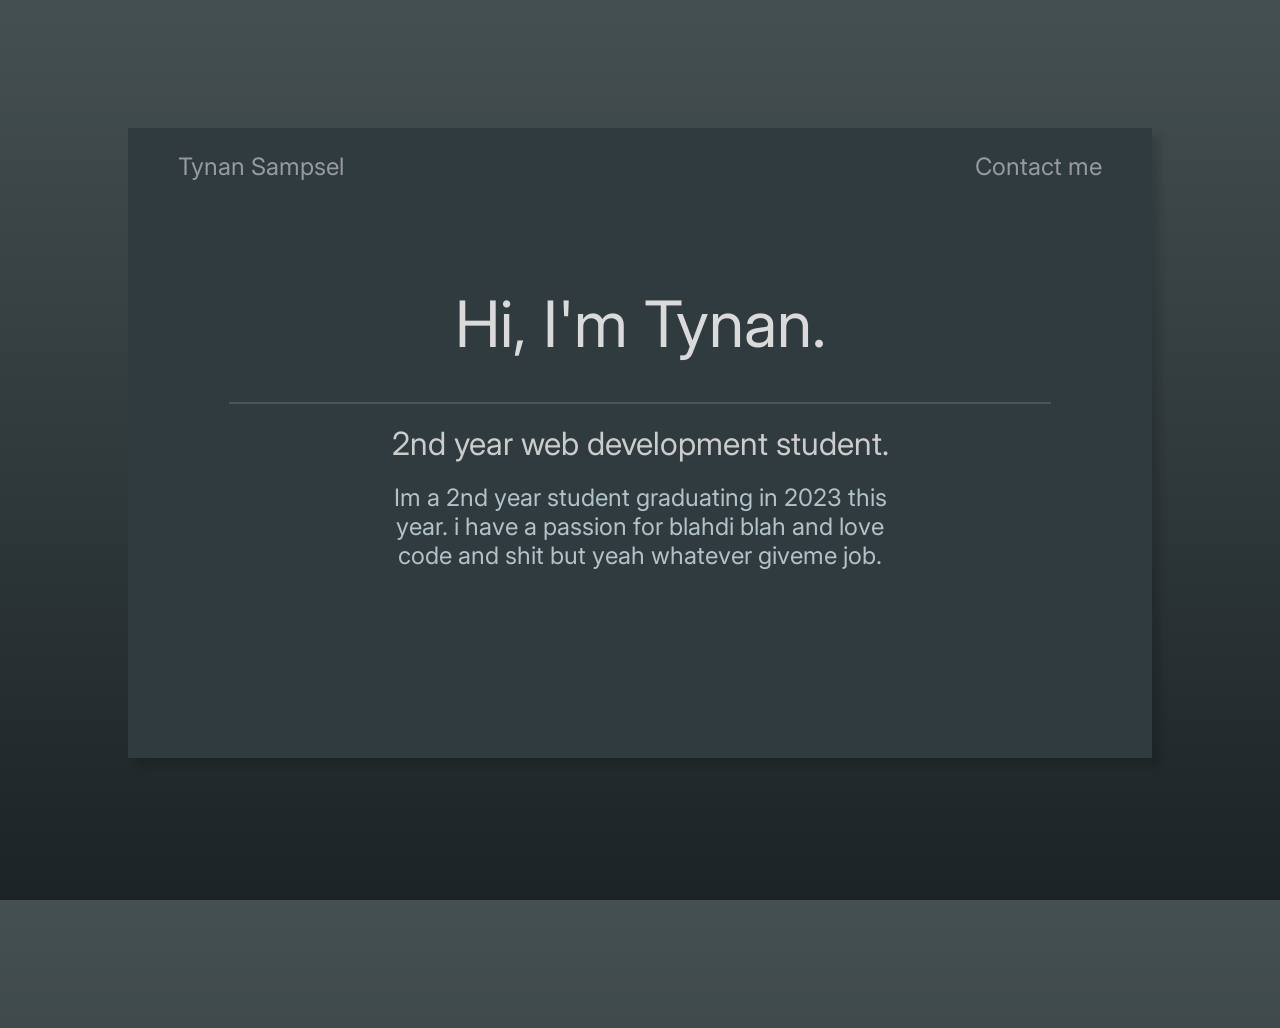
==== index.html @ 106fb3cf "idk" ====
<!DOCTYPE html>
<html lang="en">
<head>
    <meta charset="UTF-8">
    <meta http-equiv="X-UA-Compatible" content="IE=edge">
    <meta name="viewport" content="width=<device-width>, initial-scale=1.0">
    <link rel="stylesheet" href="./css/reset.css"/>
    <link rel="stylesheet" href="./css/layout.css"/>
    <link rel="stylesheet" href="./css/layout_mobile.css"/>
    <link rel="stylesheet" href="./css/layout_desktop.css"/>
    <link rel="stylesheet" href="./css/styles.css"/>
    <title>Hi, Im Tynan.</title>
    <style>
        
    </style>
</head>
<body>

    <div id="home">
        <div id="home_header">
            <p>Tynan Sampsel</p>
            <p>Contact me</p>
            <!-- <ul id="left_navbar">
                <li>
                    Tynan Sampsel.
                </li>
            </ul>

            <ul id="right_navbar">
                <li>
                    Contact me
                </li>
            </ul> -->

        </div>
        <div id="home_content">
            <h1>Hi, I'm Tynan.</h1>
            <hr>
            <h2>2nd year web development student.</h2>
            <p>Im a 2nd year student graduating in 2023 this year. i have a passion for blahdi blah and love code and shit but yeah whatever giveme job.</p>
        </div>
    </div>

   <script src="./js/project_display.js"></script>
</body>
</html>
---- css/layout.css ----
@keyframes in_boxIn {
    0% {
        transform: translate(-1000px);
    }
    100% {
        transform: translate(0px);
    }

}
#home {
    animation-name: in_boxIn;
    animation-fill-mode: backwards;
    animation-timing-function:ease-out;
    animation-duration: 0.5s;
}

#home {
    width: 80%;
    height: 70%;

    margin: auto;
    margin-top: 10%;
}


#home_header {
    display: flex;
    justify-content: space-between;
}
#home_header p {
    margin-left: 50px;
    margin-right: 50px;
    font-size: 1.5em;
}


#home_content {
    display: flex;
    flex-direction: column;
    align-items: center;
    gap: 20px;

}

#home_content * {
    margin-top: 0%;
    margin-bottom: 0%;
}

#home_content h1 {
    margin-top: 80px;
    margin-bottom: 20px;
    font-size: 4em;
}
#home_content hr {
    /* line-height: 5px; */
    width: 80%;
}
#home_content h2 {
    font-size: 2em;
}
#home_content p {
    font-size: 1.5em;

    padding-left: 25%;
    padding-right: 25%;
}
---- css/styles.css ----
body {
    background-color: #2C3639;
    background: linear-gradient(0deg, rgb(28, 35, 37) 0%, rgb(69, 80, 83) 100%);
}


#home {
     background-color: #303B3F;
    /* background-color: #2c363900; */
    box-shadow: 8px 8px 8px 0px rgba(0, 0, 0, 0.15);
}

#home_header p {
    color: #979a9e;
    font-weight: 400;
}

#home_content h2 {
    color: #CCCCCC;
    font-weight: 400;
}


#home_content hr {
    background-color: #00000000;
    border: 1px solid #46575B;
}

#home_content h1 {
    font-weight: 400;
}
#home_content p {
    color: #B1C3C9;
    text-align: center;

    font-weight: 400;
}
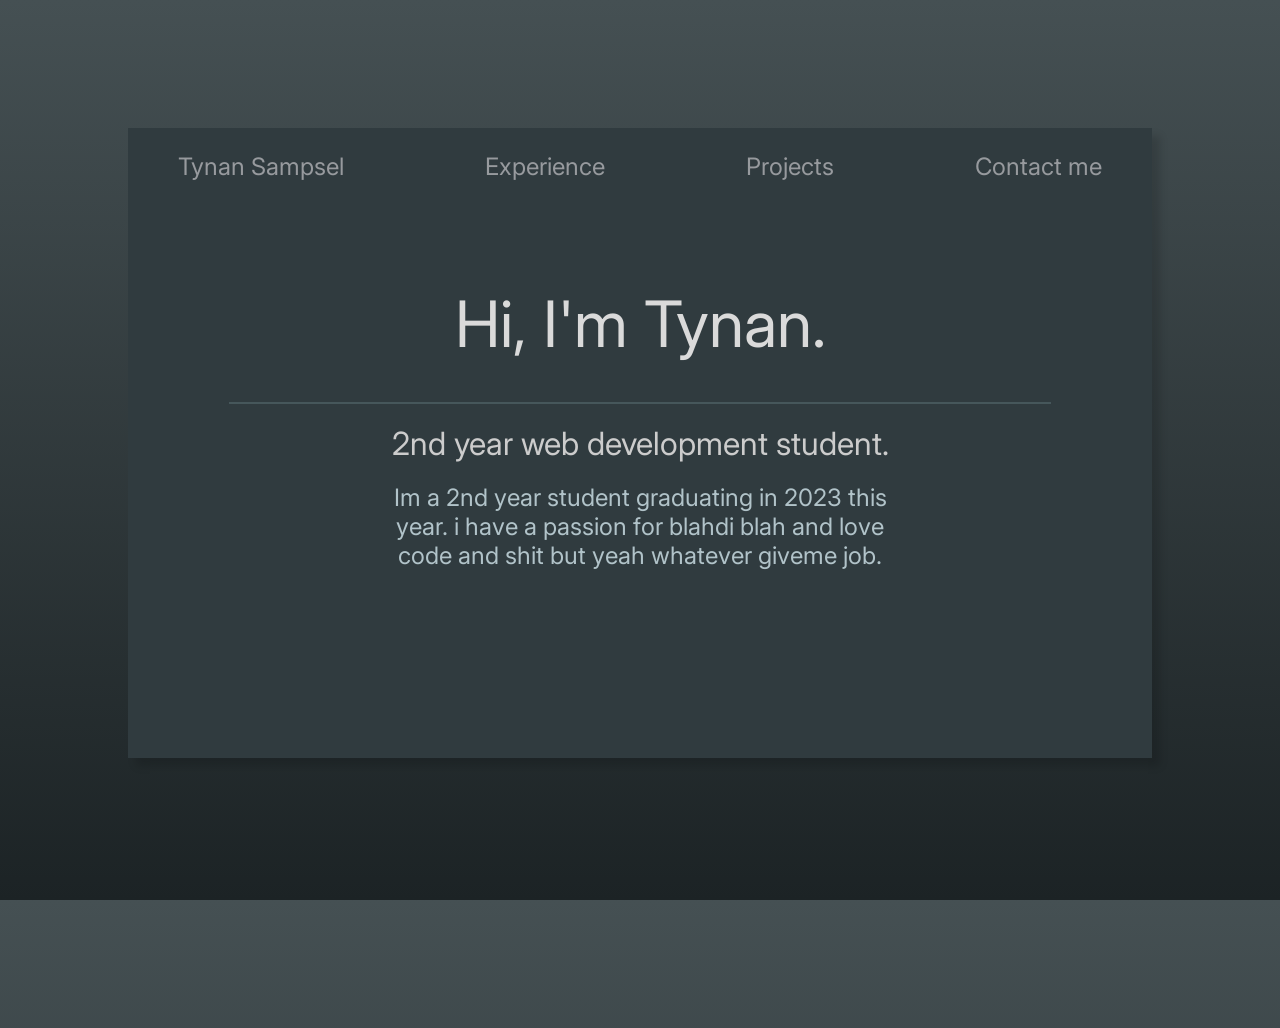
==== commit 56bf4de4: "before branch" ====
--- a/index.html
+++ b/index.html
@@ -9,7 +9,7 @@
     <link rel="stylesheet" href="./css/layout_mobile.css"/>
     <link rel="stylesheet" href="./css/layout_desktop.css"/>
     <link rel="stylesheet" href="./css/styles.css"/>
-    <title>Hi, Im Tynan.</title>
+    <title>Tynan Sampsel</title>
     <style>
         
     </style>
@@ -17,28 +17,35 @@
 <body>
 
     <div id="home">
-        <div id="home_header">
-            <p>Tynan Sampsel</p>
-            <p>Contact me</p>
-            <!-- <ul id="left_navbar">
-                <li>
-                    Tynan Sampsel.
-                </li>
-            </ul>
-
-            <ul id="right_navbar">
-                <li>
-                    Contact me
-                </li>
-            </ul> -->
-
-        </div>
-        <div id="home_content">
-            <h1>Hi, I'm Tynan.</h1>
-            <hr>
-            <h2>2nd year web development student.</h2>
-            <p>Im a 2nd year student graduating in 2023 this year. i have a passion for blahdi blah and love code and shit but yeah whatever giveme job.</p>
-        </div>
+        <!-- <div id="left_slide_button"><p>left</p></div>
+        <div id="box"> -->
+            <div id="home_header">
+                <p>Tynan Sampsel</p>
+                <p>Experience</p>
+                <p>Projects</p>
+                <p>Contact me</p>
+                <!-- <ul id="left_navbar">
+                    <li>
+                        Tynan Sampsel.
+                    </li>
+                </ul>
+    
+                <ul id="right_navbar">
+                    <li>
+                        Contact me
+                    </li>
+                </ul> -->
+                
+            </div>
+            <div id="home_content">
+                <h1>Hi, I'm Tynan.</h1>
+                <hr>
+                <h2>2nd year web development student.</h2>
+                <p>Im a 2nd year student graduating in 2023 this year. i have a passion for blahdi blah and love code and shit but yeah whatever giveme job.</p>
+            </div>
+        <!-- </div>
+        
+        <div id="left_slide_button"><p>right</p></div> -->
     </div>
 
    <script src="./js/project_display.js"></script>
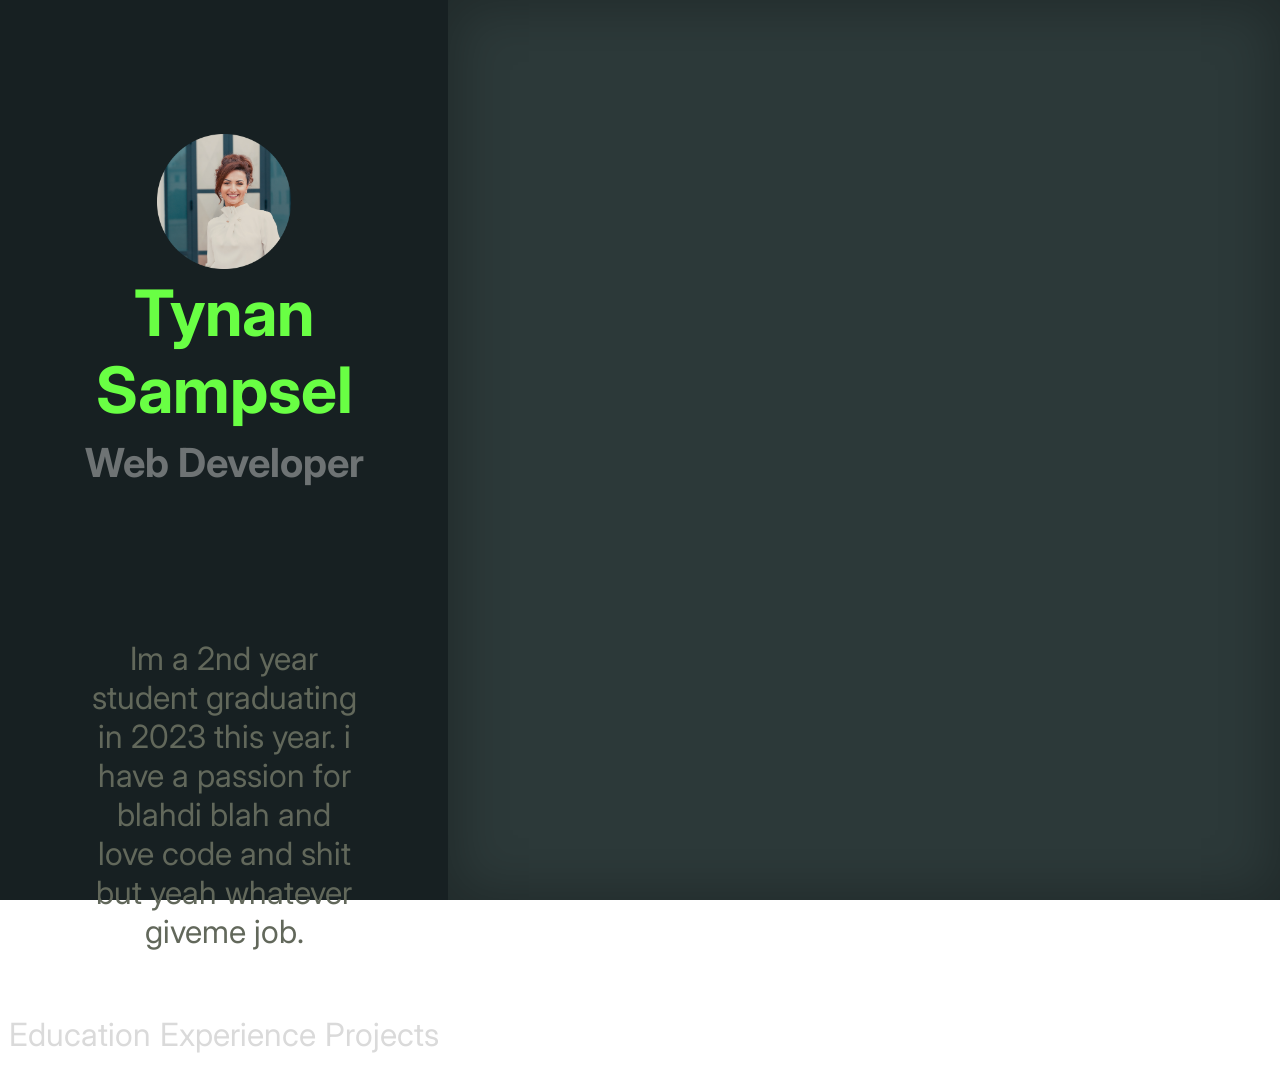
==== commit 6214eb00: "idea 3" ====
--- a/index.html
+++ b/index.html
@@ -6,47 +6,35 @@
     <meta name="viewport" content="width=<device-width>, initial-scale=1.0">
     <link rel="stylesheet" href="./css/reset.css"/>
     <link rel="stylesheet" href="./css/layout.css"/>
-    <link rel="stylesheet" href="./css/layout_mobile.css"/>
-    <link rel="stylesheet" href="./css/layout_desktop.css"/>
-    <link rel="stylesheet" href="./css/styles.css"/>
+    <!-- <link rel="stylesheet" href="./css/layout_mobile.css"/>
+    <link rel="stylesheet" href="./css/layout_desktop.css"/> -->
+    <link rel="stylesheet" href="./css/style.css"/>
     <title>Tynan Sampsel</title>
+
+
     <style>
         
     </style>
 </head>
 <body>
-
-    <div id="home">
-        <!-- <div id="left_slide_button"><p>left</p></div>
-        <div id="box"> -->
-            <div id="home_header">
-                <p>Tynan Sampsel</p>
-                <p>Experience</p>
-                <p>Projects</p>
-                <p>Contact me</p>
-                <!-- <ul id="left_navbar">
-                    <li>
-                        Tynan Sampsel.
-                    </li>
-                </ul>
+    <section id="left_box">
+        <div id="left_box_list">
+            <img src="./img/portrait_cropped.png" >
+            <h1>Tynan Sampsel</h1>
+            <h3>Web Developer</h3>
+            <div id="contact_icon_list">
     
-                <ul id="right_navbar">
-                    <li>
-                        Contact me
-                    </li>
-                </ul> -->
-                
             </div>
-            <div id="home_content">
-                <h1>Hi, I'm Tynan.</h1>
-                <hr>
-                <h2>2nd year web development student.</h2>
-                <p>Im a 2nd year student graduating in 2023 this year. i have a passion for blahdi blah and love code and shit but yeah whatever giveme job.</p>
-            </div>
-        <!-- </div>
-        
-        <div id="left_slide_button"><p>right</p></div> -->
-    </div>
+            <p>Im a 2nd year student graduating in 2023 this year. i have a passion for blahdi blah and love code and shit but yeah whatever giveme job.</p>
+        </div>
+        <div id="nav_list">
+            <p>Education</p>
+            <p>Experience</p>
+            <p>Projects</p>
+        </div>
+    </section>
+    <section id="right_box">
+    </section>
 
    <script src="./js/project_display.js"></script>
 </body>
--- a/css/layout.css
+++ b/css/layout.css
@@ -1,68 +1,63 @@
 
-@keyframes in_boxIn {
-    0% {
-        transform: translate(-1000px);
-    }
-    100% {
-        transform: translate(0px);
-    }
 
-}
-#home {
-    animation-name: in_boxIn;
-    animation-fill-mode: backwards;
-    animation-timing-function:ease-out;
-    animation-duration: 0.5s;
+body {
+    display: flex;
 }
 
-#home {
-    width: 80%;
-    height: 70%;
+#left_box {
+    width: 35%;
+}
+#right_box {
+    width: 65%;
+}
 
-    margin: auto;
-    margin-top: 10%;
+#left_box {
+    display: flex;
+    flex-direction: column;
+    justify-content: space-around;
 }
 
 
-#home_header {
+#left_box_list {
     display: flex;
-    justify-content: space-between;
+    flex-direction: column;
+    align-items: center;
+    margin-top: 30%;
 }
-#home_header p {
-    margin-left: 50px;
-    margin-right: 50px;
-    font-size: 1.5em;
+#left_box_list img {
+    width: 40%;
+}
+#left_box_list h1 {
+    font-size: 4em;
+
+    margin-top: 5px;
+    margin-bottom: 5px;
+
+    text-align: center;
+}
+#left_box_list h3 {
+    font-size: 2.5em;
+
+    margin-top: 5px;
+    margin-bottom: 120px;
+
+    text-align: center;
+}
+#left_box_list p {
+    font-size: 2em;
+
+    padding-left: 20%;
+    padding-right: 20%;
+
+    text-align: center;
 }
 
 
-#home_content {
+
+#nav_list {
     display: flex;
-    flex-direction: column;
-    align-items: center;
-    gap: 20px;
-
+    justify-content: space-evenly;
 }
-
-#home_content * {
-    margin-top: 0%;
-    margin-bottom: 0%;
-}
-
-#home_content h1 {
-    margin-top: 80px;
-    margin-bottom: 20px;
-    font-size: 4em;
-}
-#home_content hr {
-    /* line-height: 5px; */
-    width: 80%;
-}
-#home_content h2 {
+#nav_list p {
     font-size: 2em;
-}
-#home_content p {
-    font-size: 1.5em;
-
-    padding-left: 25%;
-    padding-right: 25%;
 }
--- a/css/style.css
+++ b/css/style.css
@@ -0,0 +1,25 @@
+#left_box {
+    background-color: #172022;
+}
+#right_box {
+    background-color: #2C3939;
+
+    box-shadow: inset 0px 0px 50px 10px rgba(0, 0, 0, 0.25);
+}
+
+
+
+
+
+#left_box_list h1 {
+    color: #69FF44;
+}
+#left_box_list h3 {
+    color: #6E7374;
+}
+#left_box_list p {
+    color: #62685B;
+}
+#left_box_list img {
+    width: 30%;
+}
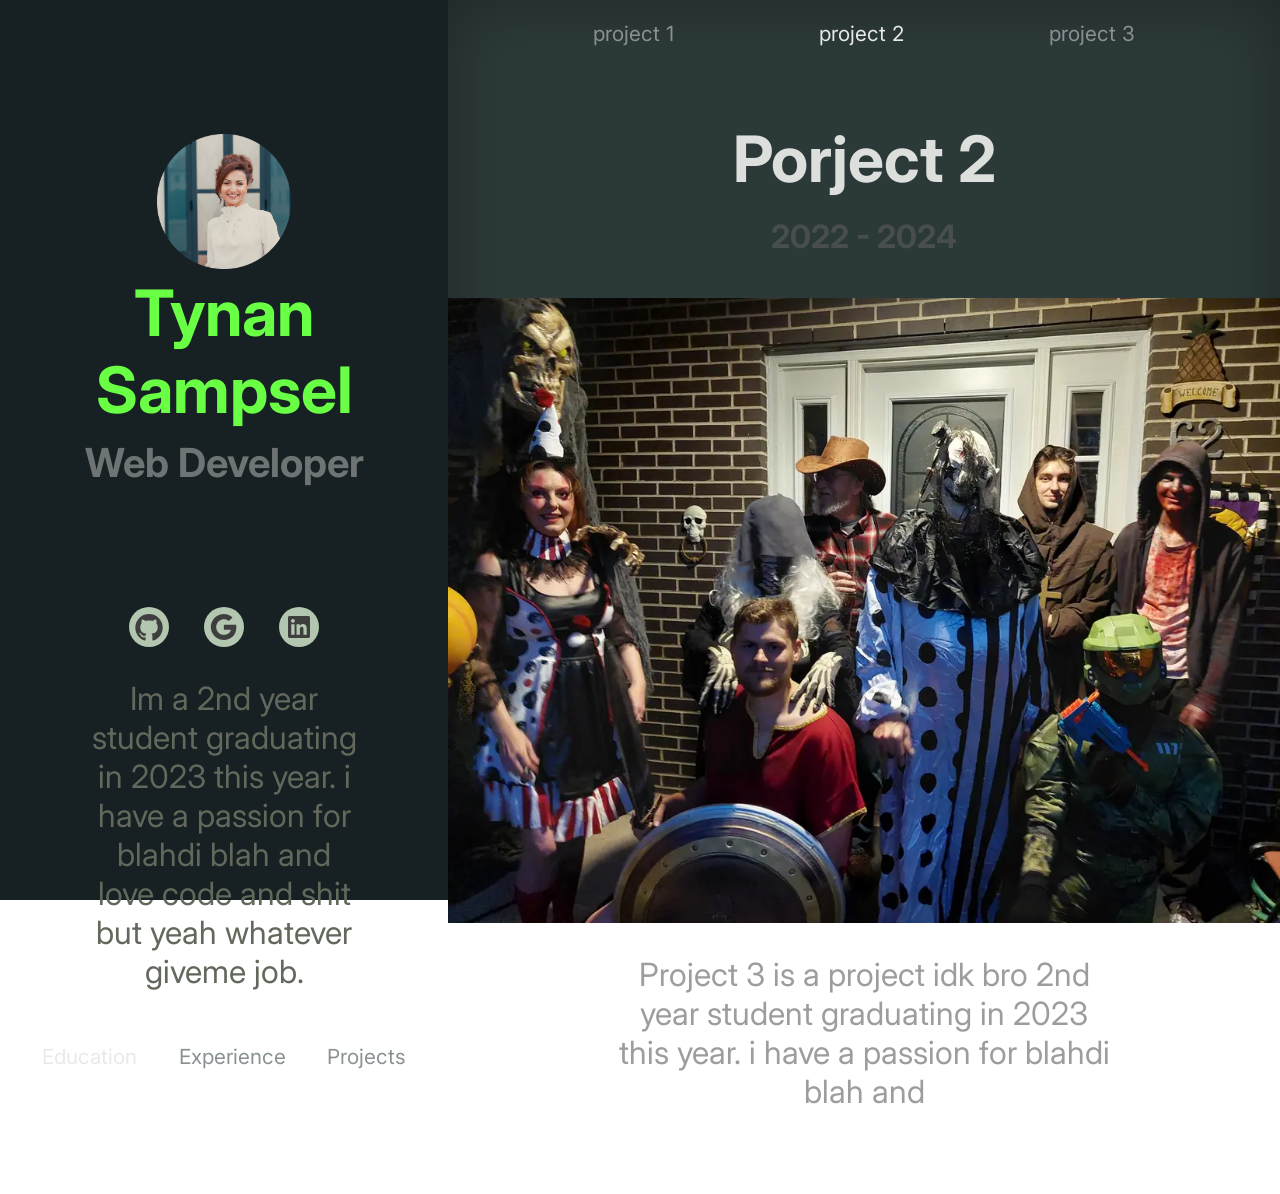
==== commit 01f8b1a4: "basic design done" ====
--- a/index.html
+++ b/index.html
@@ -5,10 +5,13 @@
     <meta http-equiv="X-UA-Compatible" content="IE=edge">
     <meta name="viewport" content="width=<device-width>, initial-scale=1.0">
     <link rel="stylesheet" href="./css/reset.css"/>
-    <link rel="stylesheet" href="./css/layout.css"/>
+    <link rel="stylesheet" href="./css/layout_leftbox.css"/>
+    <link rel="stylesheet" href="./css/layout_rightbox.css"/>
     <!-- <link rel="stylesheet" href="./css/layout_mobile.css"/>
     <link rel="stylesheet" href="./css/layout_desktop.css"/> -->
-    <link rel="stylesheet" href="./css/style.css"/>
+    <link rel="stylesheet" href="./css/style_leftbox.css"/>
+    <link rel="stylesheet" href="./css/style_rightbox.css"/>
+    <link rel="stylesheet" href="./css/style_buttons.css"/>
     <title>Tynan Sampsel</title>
 
 
@@ -17,24 +20,73 @@
     </style>
 </head>
 <body>
+
+
     <section id="left_box">
         <div id="left_box_list">
             <img src="./img/portrait_cropped.png" >
             <h1>Tynan Sampsel</h1>
             <h3>Web Developer</h3>
             <div id="contact_icon_list">
-    
+
+                <svg width="40" height="40" viewBox="0 0 40 40" fill="none" xmlns="http://www.w3.org/2000/svg">
+                    <rect width="40" height="40" rx="20" fill="#B3C6AF"/>
+                    <path fill-rule="evenodd" clip-rule="evenodd" d="M19.9951 7C16.7455 7.00169 13.6025 8.15263 11.128 10.247C8.65349 12.3414 7.00894 15.2427 6.48836 18.4321C5.96779 21.6215 6.60515 24.8911 8.28649 27.6561C9.96782 30.4211 12.5835 32.5013 15.6658 33.5248C16.3458 33.651 16.6019 33.2295 16.6019 32.8712C16.6019 32.5128 16.5883 31.4738 16.5838 30.3379C12.7758 31.1606 11.9711 28.731 11.9711 28.731C11.35 27.1533 10.4524 26.7386 10.4524 26.7386C9.21028 25.8957 10.5454 25.9115 10.5454 25.9115C11.9212 26.0084 12.6443 27.3156 12.6443 27.3156C13.8638 29.3958 15.8471 28.7941 16.6268 28.4425C16.7492 27.5613 17.1051 26.9618 17.4973 26.6214C14.4554 26.2789 11.2594 25.1114 11.2594 19.8961C11.2405 18.5436 11.7453 17.2356 12.6692 16.2428C12.5287 15.9002 12.0595 14.5164 12.803 12.6367C12.803 12.6367 13.9522 12.2716 16.5679 14.0318C18.8115 13.4217 21.1787 13.4217 23.4223 14.0318C26.0358 12.2716 27.1828 12.6367 27.1828 12.6367C27.9285 14.5119 27.4593 15.8957 27.3188 16.2428C28.2456 17.2358 28.7515 18.546 28.7309 19.9007C28.7309 25.1272 25.5281 26.2789 22.4817 26.6147C22.9713 27.0384 23.4087 27.8655 23.4087 29.1367C23.4087 30.9577 23.3929 32.4227 23.3929 32.8712C23.3929 33.234 23.6399 33.6577 24.3335 33.5248C27.4162 32.5012 30.0321 30.4206 31.7134 27.6551C33.3947 24.8896 34.0317 21.6196 33.5106 18.4299C32.9894 15.2402 31.344 12.3389 28.8687 10.2449C26.3934 8.15081 23.2497 7.00062 19.9997 7H19.9951Z" fill="#3E3E3E"/>
+                    <path d="M11.4905 26.5425C11.461 26.6101 11.3522 26.6304 11.2638 26.5831C11.1754 26.5358 11.1097 26.4479 11.1414 26.378C11.1731 26.3081 11.2797 26.2901 11.3681 26.3374C11.4565 26.3847 11.5245 26.4749 11.4905 26.5425Z" fill="#3E3E3E"/>
+                    <path d="M12.0455 27.1578C11.9985 27.1813 11.9448 27.1879 11.8936 27.1764C11.8423 27.1649 11.7966 27.136 11.7644 27.0947C11.676 27.0001 11.6579 26.8693 11.7259 26.8107C11.7939 26.7521 11.9163 26.7792 12.0047 26.8738C12.0931 26.9685 12.1135 27.0992 12.0455 27.1578Z" fill="#3E3E3E"/>
+                    <path d="M12.5853 27.9399C12.5015 27.9985 12.3587 27.9399 12.2793 27.8227C12.2574 27.8017 12.2399 27.7764 12.228 27.7486C12.2161 27.7207 12.21 27.6907 12.21 27.6604C12.21 27.6301 12.2161 27.6001 12.228 27.5722C12.2399 27.5444 12.2574 27.5192 12.2793 27.4981C12.3632 27.4418 12.506 27.4981 12.5853 27.6131C12.6647 27.728 12.6669 27.8813 12.5853 27.9399V27.9399Z" fill="#3E3E3E"/>
+                    <path d="M13.317 28.6972C13.2422 28.7806 13.0904 28.758 12.9657 28.6453C12.841 28.5326 12.8116 28.3794 12.8864 28.2982C12.9612 28.2171 13.113 28.2397 13.2422 28.3501C13.3714 28.4605 13.3964 28.616 13.317 28.6972V28.6972Z" fill="#3E3E3E"/>
+                    <path d="M14.344 29.1388C14.31 29.2448 14.1559 29.2921 14.0018 29.247C13.8476 29.2019 13.7456 29.0757 13.7751 28.9676C13.8046 28.8594 13.961 28.8098 14.1174 28.8594C14.2738 28.909 14.3735 29.0284 14.344 29.1388Z" fill="#3E3E3E"/>
+                    <path d="M15.464 29.2155C15.464 29.3259 15.3371 29.4206 15.1739 29.4228C15.0107 29.4251 14.877 29.3349 14.877 29.2245C14.877 29.114 15.0039 29.0194 15.1671 29.0171C15.3303 29.0149 15.464 29.1028 15.464 29.2155Z" fill="#3E3E3E"/>
+                    <path d="M16.5062 29.0421C16.5266 29.1525 16.4133 29.2674 16.2501 29.2945C16.0869 29.3215 15.9441 29.2562 15.9237 29.148C15.9033 29.0398 16.0212 28.9226 16.1798 28.8933C16.3385 28.864 16.4858 28.9316 16.5062 29.0421Z" fill="#3E3E3E"/>
+                </svg>
+                <svg width="40" height="40" viewBox="0 0 40 40" fill="none" xmlns="http://www.w3.org/2000/svg">
+                    <rect width="40" height="40" rx="20" fill="#B3C6AF"/>
+                    <path fill-rule="evenodd" clip-rule="evenodd" d="M32.3399 20.2954C32.3399 19.3736 32.2571 18.4873 32.1035 17.6364H19.8599V22.665H26.8562C26.5549 24.29 25.639 25.6668 24.2621 26.5886V29.8504H28.4635C30.9217 27.5873 32.3399 24.2545 32.3399 20.2954Z" fill="#3E3E3E"/>
+                    <path fill-rule="evenodd" clip-rule="evenodd" d="M19.8599 33C23.3699 33 26.3127 31.8359 28.4636 29.8504L24.2622 26.5886C23.0981 27.3686 21.609 27.8295 19.8599 27.8295C16.474 27.8295 13.6081 25.5427 12.5859 22.47H8.24268V25.8382C10.3818 30.0868 14.7781 33 19.8599 33Z" fill="#3E3E3E"/>
+                    <path fill-rule="evenodd" clip-rule="evenodd" d="M12.5858 22.47C12.3258 21.69 12.178 20.8569 12.178 20C12.178 19.1432 12.3258 18.31 12.5858 17.53V14.1619H8.24259C7.36214 15.9169 6.85986 17.9023 6.85986 20C6.85986 22.0978 7.36214 24.0832 8.24259 25.8382L12.5858 22.47Z" fill="#3E3E3E"/>
+                    <path fill-rule="evenodd" clip-rule="evenodd" d="M19.8599 12.1705C21.7686 12.1705 23.4822 12.8264 24.8295 14.1145L28.5581 10.3859C26.3068 8.28818 23.364 7 19.8599 7C14.7781 7 10.3818 9.91318 8.24268 14.1618L12.5859 17.53C13.6081 14.4573 16.474 12.1705 19.8599 12.1705Z" fill="#3E3E3E"/>
+                </svg>
+                <svg width="40" height="40" viewBox="0 0 40 40" fill="none" xmlns="http://www.w3.org/2000/svg">
+                    <rect width="40" height="40" rx="20" fill="#B3C6AF"/>
+                    <path d="M29.376 9H10.624C10.1933 9 9.78023 9.1711 9.47567 9.47567C9.1711 9.78023 9 10.1933 9 10.624V29.376C9 29.8067 9.1711 30.2198 9.47567 30.5243C9.78023 30.8289 10.1933 31 10.624 31H29.376C29.8067 31 30.2198 30.8289 30.5243 30.5243C30.8289 30.2198 31 29.8067 31 29.376V10.624C31 10.1933 30.8289 9.78023 30.5243 9.47567C30.2198 9.1711 29.8067 9 29.376 9ZM15.5572 27.7413H12.2496V17.2347H15.5572V27.7413ZM13.9011 15.7788C13.5259 15.7766 13.1598 15.6634 12.8488 15.4534C12.5379 15.2434 12.2962 14.946 12.1541 14.5987C12.0121 14.2514 11.9761 13.8699 12.0507 13.5022C12.1253 13.1345 12.3072 12.7971 12.5733 12.5326C12.8395 12.2682 13.178 12.0885 13.5462 12.0163C13.9144 11.944 14.2957 11.9825 14.642 12.1267C14.9884 12.271 15.2842 12.5147 15.4923 12.8269C15.7003 13.1392 15.8111 13.5061 15.8108 13.8813C15.8144 14.1324 15.7673 14.3818 15.6724 14.6144C15.5776 14.847 15.4368 15.0582 15.2586 15.2352C15.0804 15.4123 14.8684 15.5517 14.6351 15.6451C14.4019 15.7384 14.1523 15.7839 13.9011 15.7788ZM27.7489 27.7504H24.4428V22.0106C24.4428 20.3178 23.7232 19.7953 22.7943 19.7953C21.8135 19.7953 20.851 20.5347 20.851 22.0533V27.7504H17.5433V17.2424H20.7242V18.6983H20.7669C21.0863 18.0521 22.2046 16.9475 23.9111 16.9475C25.7567 16.9475 27.7504 18.0429 27.7504 21.2513L27.7489 27.7504Z" fill="#3E3E3E"/>
+                </svg>
+                     
             </div>
             <p>Im a 2nd year student graduating in 2023 this year. i have a passion for blahdi blah and love code and shit but yeah whatever giveme job.</p>
         </div>
         <div id="nav_list">
-            <p>Education</p>
-            <p>Experience</p>
-            <p>Projects</p>
+            <p class="active">Education</p>
+            <p class="inactive">Experience</p>
+            <p class="inactive">Projects</p>
         </div>
     </section>
+
+
     <section id="right_box">
+
+        <section id="project">
+            <div id="project_top_list">
+                <div id="project_nav_list">
+                    <p class="inactive">project 1</p>
+                    <p class="active">project 2</p>
+                    <p class="inactive">project 3</p>
+                </div>
+                <h2>Porject 2</h2>
+                <h4>2022 - 2024</h4>
+            </div>
+            <img src="./img/me2.jpg" alt="hi">
+            <div id="project_bottom_list">
+                <p>Project 3 is a project idk bro 2nd year student graduating in 2023 this year. i have a passion for blahdi blah and</p>
+            </div>
+            
+            
+        </section>
+
     </section>
+
+
+
 
    <script src="./js/project_display.js"></script>
 </body>
--- a/css/layout_leftbox.css
+++ b/css/layout_leftbox.css
@@ -0,0 +1,71 @@
+
+
+body {
+    display: flex;
+}
+
+#left_box {
+    width: 35%;
+}
+#right_box {
+    width: 65%;
+}
+
+#left_box {
+    display: flex;
+    flex-direction: column;
+    justify-content: space-around;
+}
+
+
+#left_box_list {
+    display: flex;
+    flex-direction: column;
+    align-items: center;
+    margin-top: 30%;
+}
+#left_box_list img {
+    width: 40%;
+}
+
+#contact_icon_list {
+    display: flex;
+    flex-direction: row;
+    justify-content: space-around;
+    width: 50%;
+}
+
+#left_box_list h1 {
+    font-size: 4em;
+
+    margin-top: 5px;
+    margin-bottom: 5px;
+
+    text-align: center;
+}
+#left_box_list h3 {
+    font-size: 2.5em;
+
+    margin-top: 5px;
+    margin-bottom: 120px;
+
+    text-align: center;
+}
+#left_box_list p {
+    font-size: 2em;
+
+    padding-left: 20%;
+    padding-right: 20%;
+
+    text-align: center;
+}
+
+
+
+#nav_list {
+    display: flex;
+    justify-content: space-evenly;
+}
+#nav_list p {
+    font-size: 1.3em;
+}
--- a/css/layout_rightbox.css
+++ b/css/layout_rightbox.css
@@ -0,0 +1,47 @@
+#project {
+    display: flex;
+    flex-direction: column;
+    justify-content: space-between;
+
+    height: 100%;
+}
+#project #project_top_list {
+    display: flex;
+    flex-direction: column;
+    align-items: center;
+}
+#project #project_bottom_list {
+    display: flex;
+    flex-direction: column;
+    align-items: center;
+}
+
+
+#project_nav_list {
+    display: flex;
+    justify-content: space-evenly;
+    width: 100%;
+}
+#project_nav_list p {
+    font-size: 1.3em;
+}
+
+#project h2 {
+    font-size: 4em;
+    text-align: center;
+    margin-bottom: 20px;
+}
+#project h4 {
+    font-size: 2em;
+    margin-top: 0px;
+    text-align: center;
+}
+#project #project_bottom_list p {
+    text-align: center;
+    
+    font-size: 2em;
+    padding-left: 20%;
+    padding-right: 20%;
+
+    margin-bottom: 10%;
+}
--- a/css/style_leftbox.css
+++ b/css/style_leftbox.css
@@ -0,0 +1,25 @@
+#left_box {
+    background-color: #172022;
+}
+#right_box {
+    background-color: #2C3939;
+
+    box-shadow: inset 0px 0px 50px 10px rgba(0, 0, 0, 0.25);
+}
+
+
+
+
+
+#left_box_list h1 {
+    color: #69FF44;
+}
+#left_box_list h3 {
+    color: #6E7374;
+}
+#left_box_list p {
+    color: #62685B;
+}
+#left_box_list img {
+    width: 30%;
+}
--- a/css/style_rightbox.css
+++ b/css/style_rightbox.css
@@ -0,0 +1,12 @@
+
+
+
+#project_top_list h2 {
+    color: #DCDFDC;
+}
+#project_top_list h4 {
+    color: #484E4F;
+}
+#project_bottom_list p {
+    color: #9D9D9D;
+}
--- a/css/style_buttons.css
+++ b/css/style_buttons.css
@@ -0,0 +1,6 @@
+.active {
+    color: #E9E9E9;
+}
+.inactive {
+    color: #8A9193;
+}
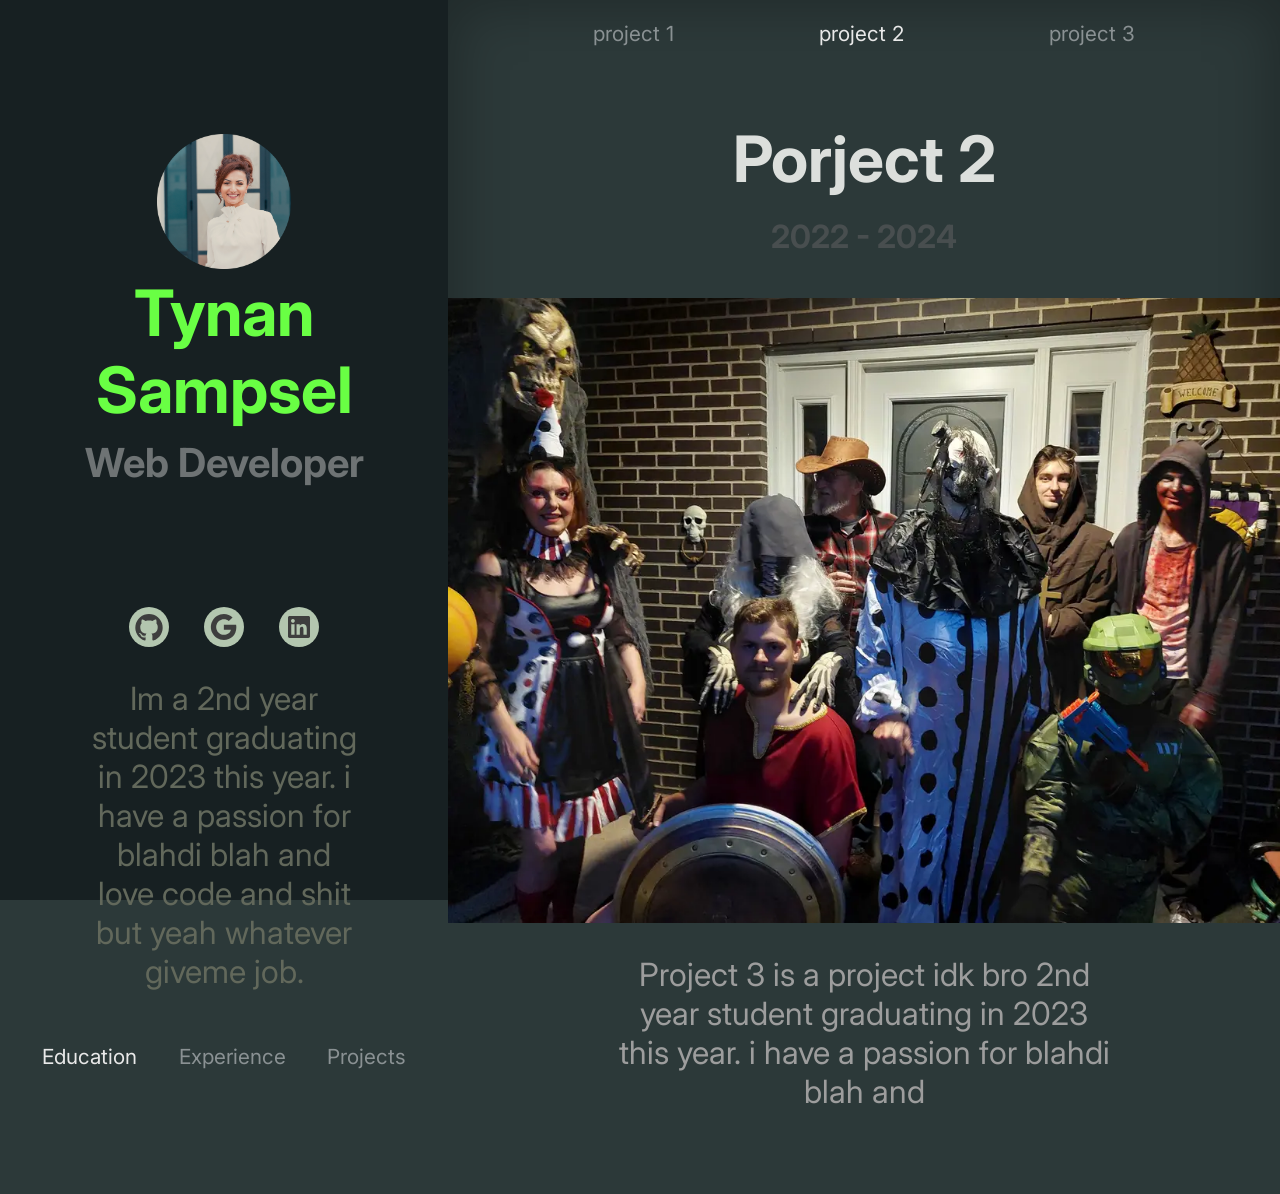
==== commit 0dd627bb: "Started working on desktop vs mobile design" ====
--- a/index.html
+++ b/index.html
@@ -12,6 +12,9 @@
     <link rel="stylesheet" href="./css/style_leftbox.css"/>
     <link rel="stylesheet" href="./css/style_rightbox.css"/>
     <link rel="stylesheet" href="./css/style_buttons.css"/>
+
+    <link rel="stylesheet" href="./css/layout_mobile.css"/>
+    <link rel="stylesheet" href="./css/layout_desktop.css"/>
     <title>Tynan Sampsel</title>
 
 
--- a/css/layout_leftbox.css
+++ b/css/layout_leftbox.css
@@ -1,15 +1,26 @@
 
 
-body {
-    display: flex;
+
+
+
+@keyframes in_leftBoxDrop {
+    0% {
+        transform: translate(0px, -2000px);
+    }
+    100% {
+        transform: translate(0px, 0px);
+    }
+
+}
+#left_box {
+    animation-name: in_leftBoxDrop;
+    animation-fill-mode: backwards;
+    animation-timing-function: cubic-bezier(0.04, 0.41, 0.18, 1);
+    animation-duration: 1s;
+
+    /* https://www.cssportal.com/css-cubic-bezier-generator/ */
 }
 
-#left_box {
-    width: 35%;
-}
-#right_box {
-    width: 65%;
-}
 
 #left_box {
     display: flex;
--- a/css/layout_mobile.css
+++ b/css/layout_mobile.css
@@ -0,0 +1,13 @@
+
+@media only screen and (max-width: 800px) {
+    body {
+        display: flex;
+        flex-direction: column;
+    }
+    #left_box {
+        width: 100%;
+    }
+    #right_box {
+        width: 100%;
+    }
+}
--- a/css/layout_desktop.css
+++ b/css/layout_desktop.css
@@ -0,0 +1,14 @@
+
+@media only screen and (min-width: 801px) {
+    body {
+        display: flex;
+        flex-direction: row;
+    }
+    
+    #left_box {
+        width: 35%;
+    }
+    #right_box {
+        width: 65%;
+    }
+}
--- a/css/layout_mobile.css
+++ b/css/layout_mobile.css
@@ -0,0 +1,13 @@
+
+@media only screen and (max-width: 800px) {
+    body {
+        display: flex;
+        flex-direction: column;
+    }
+    #left_box {
+        width: 100%;
+    }
+    #right_box {
+        width: 100%;
+    }
+}
--- a/css/layout_desktop.css
+++ b/css/layout_desktop.css
@@ -0,0 +1,14 @@
+
+@media only screen and (min-width: 801px) {
+    body {
+        display: flex;
+        flex-direction: row;
+    }
+    
+    #left_box {
+        width: 35%;
+    }
+    #right_box {
+        width: 65%;
+    }
+}
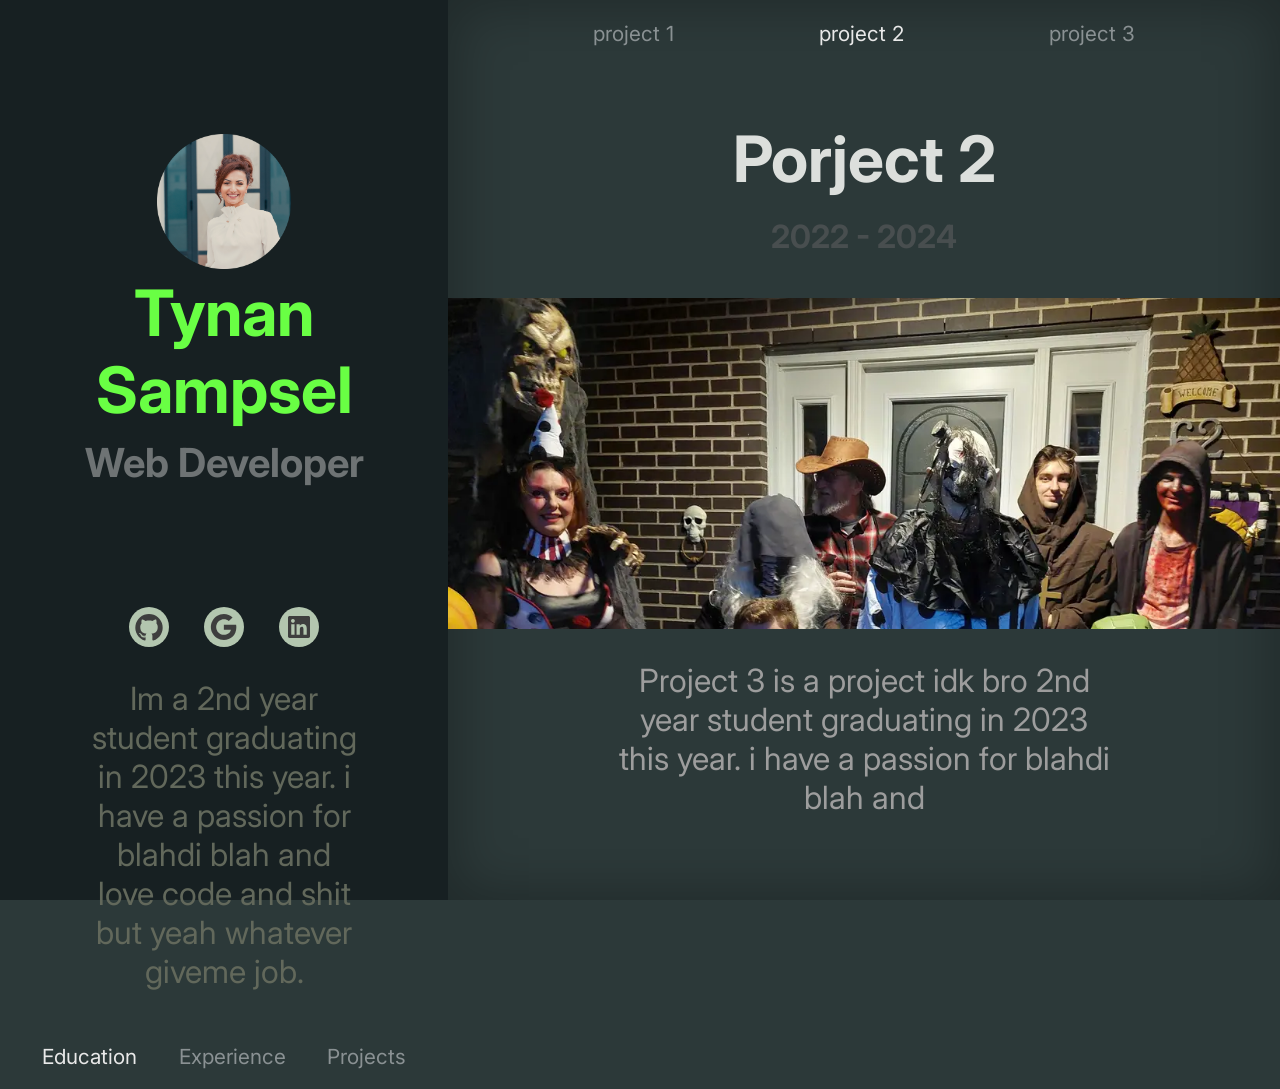
==== commit 9386883d: "fixed added space at bottom of page" ====
--- a/index.html
+++ b/index.html
@@ -16,7 +16,6 @@
     <link rel="stylesheet" href="./css/layout_mobile.css"/>
     <link rel="stylesheet" href="./css/layout_desktop.css"/>
     <title>Tynan Sampsel</title>
-
 
     <style>
         
@@ -78,7 +77,8 @@
                 <h2>Porject 2</h2>
                 <h4>2022 - 2024</h4>
             </div>
-            <img src="./img/me2.jpg" alt="hi">
+            <!-- <img src="./img/me2.jpg" alt="hi"> -->
+            <div id="item_image"></div>
             <div id="project_bottom_list">
                 <p>Project 3 is a project idk bro 2nd year student graduating in 2023 this year. i have a passion for blahdi blah and</p>
             </div>
--- a/css/layout_rightbox.css
+++ b/css/layout_rightbox.css
@@ -1,3 +1,23 @@
+
+
+@keyframes in_rightBoxFadeIn {
+    0% {
+        opacity: 0;
+    }
+    100% {
+        opacity: 1;
+    }
+}
+#right_box {
+    animation-name: in_rightBoxFadeIn;
+    animation-fill-mode: backwards;
+    animation-timing-function:ease-out;
+    animation-delay: 1s;
+    animation-duration: 0.5s;
+}
+
+
+
 #project {
     display: flex;
     flex-direction: column;
@@ -36,6 +56,13 @@
     margin-top: 0px;
     text-align: center;
 }
+
+#project #item_image {
+    max-height: 50%;
+    height: 50%;
+    width: 100%;
+}
+
 #project #project_bottom_list p {
     text-align: center;
     
--- a/css/style_rightbox.css
+++ b/css/style_rightbox.css
@@ -1,6 +1,3 @@
-
-
-
 #project_top_list h2 {
     color: #DCDFDC;
 }
@@ -10,3 +7,11 @@
 #project_bottom_list p {
     color: #9D9D9D;
 }
+
+#project #item_image {
+    background-color: aqua;
+    background-image: url("../img/me2.jpg");
+    background-size: cover;
+    background-repeat: no-repeat;
+}
+/* beep */
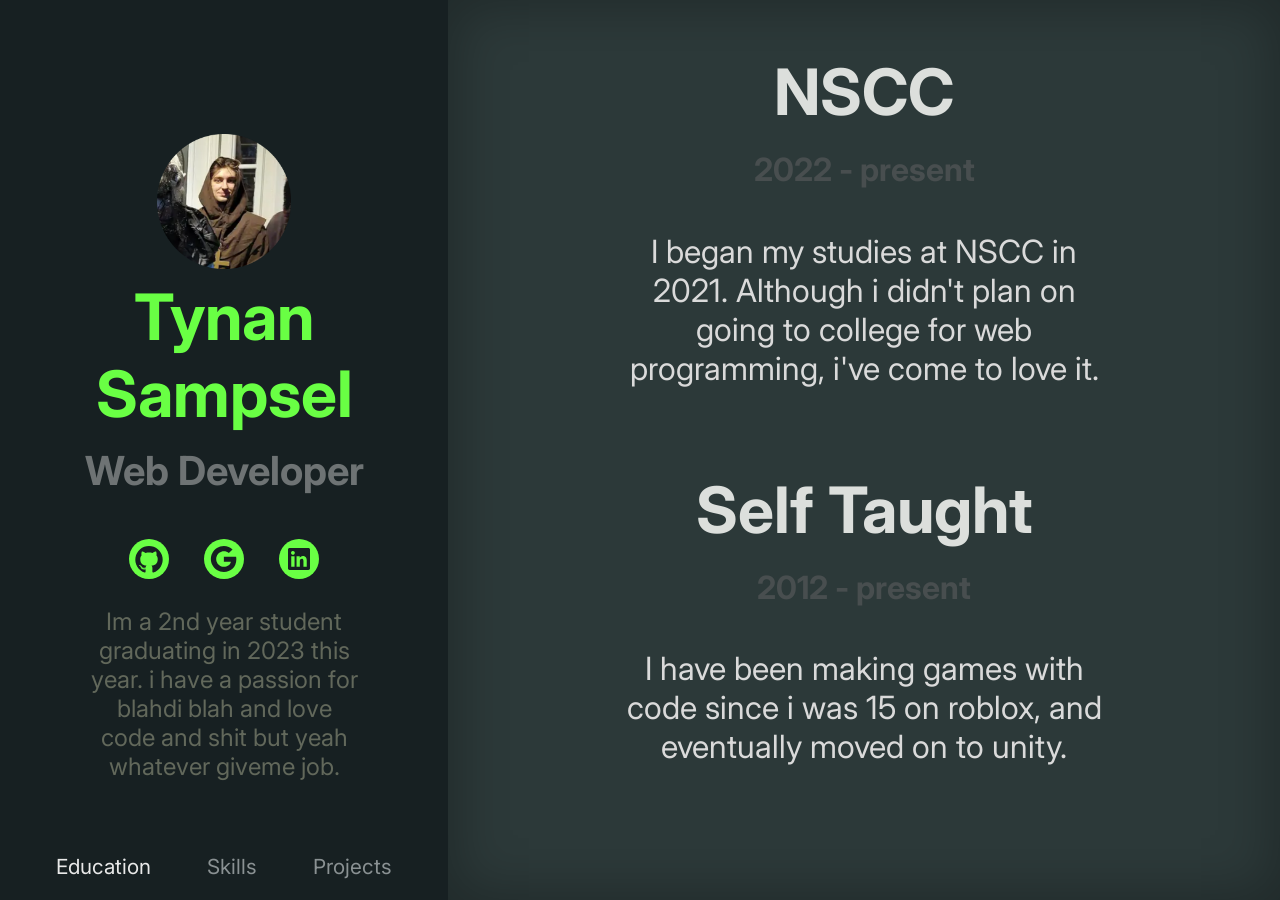
==== commit 62e40c1e: "Almost done. just need content." ====
--- a/index.html
+++ b/index.html
@@ -15,6 +15,7 @@
 
     <link rel="stylesheet" href="./css/layout_mobile.css"/>
     <link rel="stylesheet" href="./css/layout_desktop.css"/>
+    <link rel="stylesheet" href="./css/item_animations.css"/>
     <title>Tynan Sampsel</title>
 
     <style>
@@ -31,66 +32,115 @@
             <h3>Web Developer</h3>
             <div id="contact_icon_list">
 
+                <a href="https://github.com/TSampsel"  target="_blank">
                 <svg width="40" height="40" viewBox="0 0 40 40" fill="none" xmlns="http://www.w3.org/2000/svg">
-                    <rect width="40" height="40" rx="20" fill="#B3C6AF"/>
-                    <path fill-rule="evenodd" clip-rule="evenodd" d="M19.9951 7C16.7455 7.00169 13.6025 8.15263 11.128 10.247C8.65349 12.3414 7.00894 15.2427 6.48836 18.4321C5.96779 21.6215 6.60515 24.8911 8.28649 27.6561C9.96782 30.4211 12.5835 32.5013 15.6658 33.5248C16.3458 33.651 16.6019 33.2295 16.6019 32.8712C16.6019 32.5128 16.5883 31.4738 16.5838 30.3379C12.7758 31.1606 11.9711 28.731 11.9711 28.731C11.35 27.1533 10.4524 26.7386 10.4524 26.7386C9.21028 25.8957 10.5454 25.9115 10.5454 25.9115C11.9212 26.0084 12.6443 27.3156 12.6443 27.3156C13.8638 29.3958 15.8471 28.7941 16.6268 28.4425C16.7492 27.5613 17.1051 26.9618 17.4973 26.6214C14.4554 26.2789 11.2594 25.1114 11.2594 19.8961C11.2405 18.5436 11.7453 17.2356 12.6692 16.2428C12.5287 15.9002 12.0595 14.5164 12.803 12.6367C12.803 12.6367 13.9522 12.2716 16.5679 14.0318C18.8115 13.4217 21.1787 13.4217 23.4223 14.0318C26.0358 12.2716 27.1828 12.6367 27.1828 12.6367C27.9285 14.5119 27.4593 15.8957 27.3188 16.2428C28.2456 17.2358 28.7515 18.546 28.7309 19.9007C28.7309 25.1272 25.5281 26.2789 22.4817 26.6147C22.9713 27.0384 23.4087 27.8655 23.4087 29.1367C23.4087 30.9577 23.3929 32.4227 23.3929 32.8712C23.3929 33.234 23.6399 33.6577 24.3335 33.5248C27.4162 32.5012 30.0321 30.4206 31.7134 27.6551C33.3947 24.8896 34.0317 21.6196 33.5106 18.4299C32.9894 15.2402 31.344 12.3389 28.8687 10.2449C26.3934 8.15081 23.2497 7.00062 19.9997 7H19.9951Z" fill="#3E3E3E"/>
-                    <path d="M11.4905 26.5425C11.461 26.6101 11.3522 26.6304 11.2638 26.5831C11.1754 26.5358 11.1097 26.4479 11.1414 26.378C11.1731 26.3081 11.2797 26.2901 11.3681 26.3374C11.4565 26.3847 11.5245 26.4749 11.4905 26.5425Z" fill="#3E3E3E"/>
-                    <path d="M12.0455 27.1578C11.9985 27.1813 11.9448 27.1879 11.8936 27.1764C11.8423 27.1649 11.7966 27.136 11.7644 27.0947C11.676 27.0001 11.6579 26.8693 11.7259 26.8107C11.7939 26.7521 11.9163 26.7792 12.0047 26.8738C12.0931 26.9685 12.1135 27.0992 12.0455 27.1578Z" fill="#3E3E3E"/>
-                    <path d="M12.5853 27.9399C12.5015 27.9985 12.3587 27.9399 12.2793 27.8227C12.2574 27.8017 12.2399 27.7764 12.228 27.7486C12.2161 27.7207 12.21 27.6907 12.21 27.6604C12.21 27.6301 12.2161 27.6001 12.228 27.5722C12.2399 27.5444 12.2574 27.5192 12.2793 27.4981C12.3632 27.4418 12.506 27.4981 12.5853 27.6131C12.6647 27.728 12.6669 27.8813 12.5853 27.9399V27.9399Z" fill="#3E3E3E"/>
-                    <path d="M13.317 28.6972C13.2422 28.7806 13.0904 28.758 12.9657 28.6453C12.841 28.5326 12.8116 28.3794 12.8864 28.2982C12.9612 28.2171 13.113 28.2397 13.2422 28.3501C13.3714 28.4605 13.3964 28.616 13.317 28.6972V28.6972Z" fill="#3E3E3E"/>
-                    <path d="M14.344 29.1388C14.31 29.2448 14.1559 29.2921 14.0018 29.247C13.8476 29.2019 13.7456 29.0757 13.7751 28.9676C13.8046 28.8594 13.961 28.8098 14.1174 28.8594C14.2738 28.909 14.3735 29.0284 14.344 29.1388Z" fill="#3E3E3E"/>
-                    <path d="M15.464 29.2155C15.464 29.3259 15.3371 29.4206 15.1739 29.4228C15.0107 29.4251 14.877 29.3349 14.877 29.2245C14.877 29.114 15.0039 29.0194 15.1671 29.0171C15.3303 29.0149 15.464 29.1028 15.464 29.2155Z" fill="#3E3E3E"/>
-                    <path d="M16.5062 29.0421C16.5266 29.1525 16.4133 29.2674 16.2501 29.2945C16.0869 29.3215 15.9441 29.2562 15.9237 29.148C15.9033 29.0398 16.0212 28.9226 16.1798 28.8933C16.3385 28.864 16.4858 28.9316 16.5062 29.0421Z" fill="#3E3E3E"/>
+                    <rect width="40" height="40" rx="20" fill="#69FF44"/>
+                    <path fill-rule="evenodd" clip-rule="evenodd" d="M19.9951 7C16.7455 7.00169 13.6025 8.15263 11.128 10.247C8.65349 12.3414 7.00894 15.2427 6.48836 18.4321C5.96779 21.6215 6.60515 24.8911 8.28649 27.6561C9.96782 30.4211 12.5835 32.5013 15.6658 33.5248C16.3458 33.651 16.6019 33.2295 16.6019 32.8712C16.6019 32.5128 16.5883 31.4738 16.5838 30.3379C12.7758 31.1606 11.9711 28.731 11.9711 28.731C11.35 27.1533 10.4524 26.7386 10.4524 26.7386C9.21028 25.8957 10.5454 25.9115 10.5454 25.9115C11.9212 26.0084 12.6443 27.3156 12.6443 27.3156C13.8638 29.3958 15.8471 28.7941 16.6268 28.4425C16.7492 27.5613 17.1051 26.9618 17.4973 26.6214C14.4554 26.2789 11.2594 25.1114 11.2594 19.8961C11.2405 18.5436 11.7453 17.2356 12.6692 16.2428C12.5287 15.9002 12.0595 14.5164 12.803 12.6367C12.803 12.6367 13.9522 12.2716 16.5679 14.0318C18.8115 13.4217 21.1787 13.4217 23.4223 14.0318C26.0358 12.2716 27.1828 12.6367 27.1828 12.6367C27.9285 14.5119 27.4593 15.8957 27.3188 16.2428C28.2456 17.2358 28.7515 18.546 28.7309 19.9007C28.7309 25.1272 25.5281 26.2789 22.4817 26.6147C22.9713 27.0384 23.4087 27.8655 23.4087 29.1367C23.4087 30.9577 23.3929 32.4227 23.3929 32.8712C23.3929 33.234 23.6399 33.6577 24.3335 33.5248C27.4162 32.5012 30.0321 30.4206 31.7134 27.6551C33.3947 24.8896 34.0317 21.6196 33.5106 18.4299C32.9894 15.2402 31.344 12.3389 28.8687 10.2449C26.3934 8.15081 23.2497 7.00062 19.9997 7H19.9951Z" fill="#172022"/>
+                    <path d="M11.4905 26.5425C11.461 26.6101 11.3522 26.6304 11.2638 26.5831C11.1754 26.5358 11.1097 26.4479 11.1414 26.378C11.1731 26.3081 11.2797 26.2901 11.3681 26.3374C11.4565 26.3847 11.5245 26.4749 11.4905 26.5425Z" fill="#172022"/>
+                    <path d="M12.0455 27.1578C11.9985 27.1813 11.9448 27.1879 11.8936 27.1764C11.8423 27.1649 11.7966 27.136 11.7644 27.0947C11.676 27.0001 11.6579 26.8693 11.7259 26.8107C11.7939 26.7521 11.9163 26.7792 12.0047 26.8738C12.0931 26.9685 12.1135 27.0992 12.0455 27.1578Z" fill="#172022"/>
+                    <path d="M12.5853 27.9399C12.5015 27.9985 12.3587 27.9399 12.2793 27.8227C12.2574 27.8017 12.2399 27.7764 12.228 27.7486C12.2161 27.7207 12.21 27.6907 12.21 27.6604C12.21 27.6301 12.2161 27.6001 12.228 27.5722C12.2399 27.5444 12.2574 27.5192 12.2793 27.4981C12.3632 27.4418 12.506 27.4981 12.5853 27.6131C12.6647 27.728 12.6669 27.8813 12.5853 27.9399V27.9399Z" fill="#172022"/>
+                    <path d="M13.317 28.6972C13.2422 28.7806 13.0904 28.758 12.9657 28.6453C12.841 28.5326 12.8116 28.3794 12.8864 28.2982C12.9612 28.2171 13.113 28.2397 13.2422 28.3501C13.3714 28.4605 13.3964 28.616 13.317 28.6972V28.6972Z" fill="#172022"/>
+                    <path d="M14.344 29.1388C14.31 29.2448 14.1559 29.2921 14.0018 29.247C13.8476 29.2019 13.7456 29.0757 13.7751 28.9676C13.8046 28.8594 13.961 28.8098 14.1174 28.8594C14.2738 28.909 14.3735 29.0284 14.344 29.1388Z" fill="#172022"/>
+                    <path d="M15.464 29.2155C15.464 29.3259 15.3371 29.4206 15.1739 29.4228C15.0107 29.4251 14.877 29.3349 14.877 29.2245C14.877 29.114 15.0039 29.0194 15.1671 29.0171C15.3303 29.0149 15.464 29.1028 15.464 29.2155Z" fill="#172022"/>
+                    <path d="M16.5062 29.0421C16.5266 29.1525 16.4133 29.2674 16.2501 29.2945C16.0869 29.3215 15.9441 29.2562 15.9237 29.148C15.9033 29.0398 16.0212 28.9226 16.1798 28.8933C16.3385 28.864 16.4858 28.9316 16.5062 29.0421Z" fill="#172022"/>
                 </svg>
+                </a>
+                <a href="https://www.linkedin.com/in/tynan-sampsel-a01247205"  target="_blank">
                 <svg width="40" height="40" viewBox="0 0 40 40" fill="none" xmlns="http://www.w3.org/2000/svg">
-                    <rect width="40" height="40" rx="20" fill="#B3C6AF"/>
-                    <path fill-rule="evenodd" clip-rule="evenodd" d="M32.3399 20.2954C32.3399 19.3736 32.2571 18.4873 32.1035 17.6364H19.8599V22.665H26.8562C26.5549 24.29 25.639 25.6668 24.2621 26.5886V29.8504H28.4635C30.9217 27.5873 32.3399 24.2545 32.3399 20.2954Z" fill="#3E3E3E"/>
-                    <path fill-rule="evenodd" clip-rule="evenodd" d="M19.8599 33C23.3699 33 26.3127 31.8359 28.4636 29.8504L24.2622 26.5886C23.0981 27.3686 21.609 27.8295 19.8599 27.8295C16.474 27.8295 13.6081 25.5427 12.5859 22.47H8.24268V25.8382C10.3818 30.0868 14.7781 33 19.8599 33Z" fill="#3E3E3E"/>
-                    <path fill-rule="evenodd" clip-rule="evenodd" d="M12.5858 22.47C12.3258 21.69 12.178 20.8569 12.178 20C12.178 19.1432 12.3258 18.31 12.5858 17.53V14.1619H8.24259C7.36214 15.9169 6.85986 17.9023 6.85986 20C6.85986 22.0978 7.36214 24.0832 8.24259 25.8382L12.5858 22.47Z" fill="#3E3E3E"/>
-                    <path fill-rule="evenodd" clip-rule="evenodd" d="M19.8599 12.1705C21.7686 12.1705 23.4822 12.8264 24.8295 14.1145L28.5581 10.3859C26.3068 8.28818 23.364 7 19.8599 7C14.7781 7 10.3818 9.91318 8.24268 14.1618L12.5859 17.53C13.6081 14.4573 16.474 12.1705 19.8599 12.1705Z" fill="#3E3E3E"/>
+                    <rect width="40" height="40" rx="20" fill="#69FF44"/>
+                    <path fill-rule="evenodd" clip-rule="evenodd" d="M32.3399 20.2954C32.3399 19.3736 32.2571 18.4873 32.1035 17.6364H19.8599V22.665H26.8562C26.5549 24.29 25.639 25.6668 24.2621 26.5886V29.8504H28.4635C30.9217 27.5873 32.3399 24.2545 32.3399 20.2954Z" fill="#172022"/>
+                    <path fill-rule="evenodd" clip-rule="evenodd" d="M19.8599 33C23.3699 33 26.3127 31.8359 28.4636 29.8504L24.2622 26.5886C23.0981 27.3686 21.609 27.8295 19.8599 27.8295C16.474 27.8295 13.6081 25.5427 12.5859 22.47H8.24268V25.8382C10.3818 30.0868 14.7781 33 19.8599 33Z" fill="#172022"/>
+                    <path fill-rule="evenodd" clip-rule="evenodd" d="M12.5858 22.47C12.3258 21.69 12.178 20.8569 12.178 20C12.178 19.1432 12.3258 18.31 12.5858 17.53V14.1619H8.24259C7.36214 15.9169 6.85986 17.9023 6.85986 20C6.85986 22.0978 7.36214 24.0832 8.24259 25.8382L12.5858 22.47Z" fill="#172022"/>
+                    <path fill-rule="evenodd" clip-rule="evenodd" d="M19.8599 12.1705C21.7686 12.1705 23.4822 12.8264 24.8295 14.1145L28.5581 10.3859C26.3068 8.28818 23.364 7 19.8599 7C14.7781 7 10.3818 9.91318 8.24268 14.1618L12.5859 17.53C13.6081 14.4573 16.474 12.1705 19.8599 12.1705Z" fill="#172022"/>
                 </svg>
+                </a>
+                <a href="https://www.linkedin.com/in/tynan-sampsel-a01247205" target="_blank">
                 <svg width="40" height="40" viewBox="0 0 40 40" fill="none" xmlns="http://www.w3.org/2000/svg">
-                    <rect width="40" height="40" rx="20" fill="#B3C6AF"/>
-                    <path d="M29.376 9H10.624C10.1933 9 9.78023 9.1711 9.47567 9.47567C9.1711 9.78023 9 10.1933 9 10.624V29.376C9 29.8067 9.1711 30.2198 9.47567 30.5243C9.78023 30.8289 10.1933 31 10.624 31H29.376C29.8067 31 30.2198 30.8289 30.5243 30.5243C30.8289 30.2198 31 29.8067 31 29.376V10.624C31 10.1933 30.8289 9.78023 30.5243 9.47567C30.2198 9.1711 29.8067 9 29.376 9ZM15.5572 27.7413H12.2496V17.2347H15.5572V27.7413ZM13.9011 15.7788C13.5259 15.7766 13.1598 15.6634 12.8488 15.4534C12.5379 15.2434 12.2962 14.946 12.1541 14.5987C12.0121 14.2514 11.9761 13.8699 12.0507 13.5022C12.1253 13.1345 12.3072 12.7971 12.5733 12.5326C12.8395 12.2682 13.178 12.0885 13.5462 12.0163C13.9144 11.944 14.2957 11.9825 14.642 12.1267C14.9884 12.271 15.2842 12.5147 15.4923 12.8269C15.7003 13.1392 15.8111 13.5061 15.8108 13.8813C15.8144 14.1324 15.7673 14.3818 15.6724 14.6144C15.5776 14.847 15.4368 15.0582 15.2586 15.2352C15.0804 15.4123 14.8684 15.5517 14.6351 15.6451C14.4019 15.7384 14.1523 15.7839 13.9011 15.7788ZM27.7489 27.7504H24.4428V22.0106C24.4428 20.3178 23.7232 19.7953 22.7943 19.7953C21.8135 19.7953 20.851 20.5347 20.851 22.0533V27.7504H17.5433V17.2424H20.7242V18.6983H20.7669C21.0863 18.0521 22.2046 16.9475 23.9111 16.9475C25.7567 16.9475 27.7504 18.0429 27.7504 21.2513L27.7489 27.7504Z" fill="#3E3E3E"/>
+                    <rect width="40" height="40" rx="20" fill="#69FF44"/>
+                    <path d="M29.376 9H10.624C10.1933 9 9.78023 9.1711 9.47567 9.47567C9.1711 9.78023 9 10.1933 9 10.624V29.376C9 29.8067 9.1711 30.2198 9.47567 30.5243C9.78023 30.8289 10.1933 31 10.624 31H29.376C29.8067 31 30.2198 30.8289 30.5243 30.5243C30.8289 30.2198 31 29.8067 31 29.376V10.624C31 10.1933 30.8289 9.78023 30.5243 9.47567C30.2198 9.1711 29.8067 9 29.376 9ZM15.5572 27.7413H12.2496V17.2347H15.5572V27.7413ZM13.9011 15.7788C13.5259 15.7766 13.1598 15.6634 12.8488 15.4534C12.5379 15.2434 12.2962 14.946 12.1541 14.5987C12.0121 14.2514 11.9761 13.8699 12.0507 13.5022C12.1253 13.1345 12.3072 12.7971 12.5733 12.5326C12.8395 12.2682 13.178 12.0885 13.5462 12.0163C13.9144 11.944 14.2957 11.9825 14.642 12.1267C14.9884 12.271 15.2842 12.5147 15.4923 12.8269C15.7003 13.1392 15.8111 13.5061 15.8108 13.8813C15.8144 14.1324 15.7673 14.3818 15.6724 14.6144C15.5776 14.847 15.4368 15.0582 15.2586 15.2352C15.0804 15.4123 14.8684 15.5517 14.6351 15.6451C14.4019 15.7384 14.1523 15.7839 13.9011 15.7788ZM27.7489 27.7504H24.4428V22.0106C24.4428 20.3178 23.7232 19.7953 22.7943 19.7953C21.8135 19.7953 20.851 20.5347 20.851 22.0533V27.7504H17.5433V17.2424H20.7242V18.6983H20.7669C21.0863 18.0521 22.2046 16.9475 23.9111 16.9475C25.7567 16.9475 27.7504 18.0429 27.7504 21.2513L27.7489 27.7504Z" fill="#172022"/>
                 </svg>
+                </a>
                      
             </div>
             <p>Im a 2nd year student graduating in 2023 this year. i have a passion for blahdi blah and love code and shit but yeah whatever giveme job.</p>
         </div>
+
+        <div id="false_nav_list"></div>
+
         <div id="nav_list">
-            <p class="active">Education</p>
-            <p class="inactive">Experience</p>
-            <p class="inactive">Projects</p>
+            <p class="active" id="button_education">Education</p>
+            <p class="inactive" id="button_skills">Skills</p>
+            <p class="inactive" id="button_projects">Projects</p>
         </div>
     </section>
 
 
     <section id="right_box">
 
-        <section id="project">
+        <section id="education" class="item_display_initial tab_active">
             <div id="project_top_list">
-                <div id="project_nav_list">
-                    <p class="inactive">project 1</p>
-                    <p class="active">project 2</p>
-                    <p class="inactive">project 3</p>
+                <h2>NSCC</h2>
+                <h4>2022 - present</h4>
+                <p>I began my studies at NSCC in 2021. Although i didn't plan on going to college for web programming, i've come to love it.</p>
+
+                <h2>Self Taught</h2>
+                <h4>2012 - present</h4>
+                <p>I have been making games with code since i was 15 on roblox, and eventually moved on to unity.</p>
+            </div>
+        </section>
+
+        <!-- <section id="skills" class="item_display_initial tab_inactive">
+            <div id="tab_top_list">
+                <div id="tab_nav_list">
+                    <p class="active" id="bi_s_1">Languages</p>
+                    <p class="inactive" id="bi_s_2">React</p>
+                    <p class="inactive" id="bi_s_3">Wordpress</p>
+                    <p class="inactive" id="bi_s_4">Programs</p>
                 </div>
-                <h2>Porject 2</h2>
-                <h4>2022 - 2024</h4>
-            </div>
-            <!-- <img src="./img/me2.jpg" alt="hi"> -->
-            <div id="item_image"></div>
-            <div id="project_bottom_list">
-                <p>Project 3 is a project idk bro 2nd year student graduating in 2023 this year. i have a passion for blahdi blah and</p>
+                <h2 id="s_item_title">Porject 2</h2>
+                <h4 id="s_item_date">2022 - 2024</h4>
             </div>
             
+            <div id="s_item_image"></div>
+            <div id="tab_bottom_list">
+                <p id="s_item_desc">Project 3 is a project idk bro 2nd year student blah and</p>
+            </div>
+            <div id="false_nav_list"></div>
+        </section> -->
+
+        <section id="project" class="item_display_initial tab_inactive">
+            <div id="project_top_list">
+
+                <div id="project_nav_list" class="tab_inactive">
+                    <p class="active" id="bi_p_1">project 1</p>
+                    <p class="inactive" id="bi_p_2">project 2</p>
+                    <p class="inactive" id="bi_p_3">project 3</p>
+                </div>
+
+                <div id="skills_nav_list" class="tab_inactive">
+                    <p class="active" id="bi_s_1">Languages</p>
+                    <p class="inactive" id="bi_s_2">React</p>
+                    <p class="inactive" id="bi_s_3">Wordpress</p>
+                    <p class="inactive" id="bi_s_4">Programs</p>
+                </div>
+
+                <h2 id="p_item_title">eeeee 2</h2>
+                <h4 id="p_item_date">2022 - 2024</h4>
+            </div>
             
+            <div id="p_item_image"></div>
+            <div id="project_bottom_list">
+                <p id="p_item_desc">Project 3 is a project idk bro 2nd year student blah and</p>
+            </div>
+            <div id="false_nav_list"></div>
         </section>
-
     </section>
+    
 
 
 
 
-   <script src="./js/project_display.js"></script>
+   <!-- <script src="./js/project_display.js"></script> -->
+   <script src="./js/change_tab.js"></script>
 </body>
 </html>
--- a/css/layout_leftbox.css
+++ b/css/layout_leftbox.css
@@ -25,7 +25,7 @@
 #left_box {
     display: flex;
     flex-direction: column;
-    justify-content: space-around;
+    justify-content: end;
 }
 
 
@@ -39,6 +39,25 @@
     width: 40%;
 }
 
+
+
+#left_box_list h1 {
+    font-size: 4em;
+
+    margin-top: 2%;
+    margin-bottom: 2%;
+
+    text-align: center;
+}
+#left_box_list h3 {
+    font-size: 2.5em;
+
+    margin-top: 5px;
+    margin-bottom: 10%;
+
+    text-align: center;
+}
+
 #contact_icon_list {
     display: flex;
     flex-direction: row;
@@ -46,24 +65,8 @@
     width: 50%;
 }
 
-#left_box_list h1 {
-    font-size: 4em;
-
-    margin-top: 5px;
-    margin-bottom: 5px;
-
-    text-align: center;
-}
-#left_box_list h3 {
-    font-size: 2.5em;
-
-    margin-top: 5px;
-    margin-bottom: 120px;
-
-    text-align: center;
-}
 #left_box_list p {
-    font-size: 2em;
+    font-size: 1.5em;
 
     padding-left: 20%;
     padding-right: 20%;
@@ -71,7 +74,13 @@
     text-align: center;
 }
 
+#false_nav_list {
+    height: 10%;
+}
 
+#false_nav_list {
+    visibility: hidden;
+}
 
 #nav_list {
     display: flex;
@@ -79,4 +88,6 @@
 }
 #nav_list p {
     font-size: 1.3em;
+
+    cursor: pointer;
 }
--- a/css/layout_rightbox.css
+++ b/css/layout_rightbox.css
@@ -15,8 +15,6 @@
     animation-delay: 1s;
     animation-duration: 0.5s;
 }
-
-
 
 #project {
     display: flex;
@@ -44,6 +42,19 @@
 }
 #project_nav_list p {
     font-size: 1.3em;
+
+    cursor: pointer;
+}
+
+#skills_nav_list {
+    display: flex;
+    justify-content: space-evenly;
+    width: 100%;
+}
+#skills_nav_list p {
+    font-size: 1.3em;
+
+    cursor: pointer;
 }
 
 #project h2 {
@@ -71,4 +82,72 @@
     padding-right: 20%;
 
     margin-bottom: 10%;
+}
+
+
+
+
+
+
+
+#education {
+    display: flex;
+    flex-direction: column;
+    justify-content: space-between;
+
+    height: 100%;
+}
+#education h2 {
+    font-size: 4em;
+    text-align: center;
+    margin-bottom: 20px;
+}
+#education h4 {
+    font-size: 2em;
+    margin-top: 0px;
+    text-align: center;
+}
+#education p {
+    text-align: center;
+    
+    font-size: 2em;
+    padding-left: 20%;
+    padding-right: 20%;
+
+    margin-bottom: 10%;
+}
+
+
+#skills {
+    display: flex;
+    flex-direction: column;
+    justify-content: space-between;
+
+    height: 100%;
+}
+#skills h2 {
+    font-size: 4em;
+    text-align: center;
+    margin-bottom: 20px;
+}
+#skills h4 {
+    font-size: 2em;
+    margin-top: 0px;
+    text-align: center;
+}
+#skills p {
+    text-align: center;
+    
+    font-size: 2em;
+    padding-left: 20%;
+    padding-right: 20%;
+
+    margin-bottom: 10%;
+}
+
+.tab_inactive {
+    display: none !important;
+}
+.tab_active {
+    /* display: initial !important; */
 }
--- a/css/layout_mobile.css
+++ b/css/layout_mobile.css
@@ -6,8 +6,25 @@
     }
     #left_box {
         width: 100%;
+        height: 100vh;
     }
     #right_box {
         width: 100%;
+        height: 100vh;
     }
+
+    #false_nav_list {
+        visibility: visible;
+    }
+
+    #nav_list {
+        position: fixed;
+        width: 100vw;
+    }
+
+
+
+
+
+
 }
--- a/css/layout_desktop.css
+++ b/css/layout_desktop.css
@@ -11,4 +11,7 @@
     #right_box {
         width: 65%;
     }
+
+
+
 }
--- a/css/style_leftbox.css
+++ b/css/style_leftbox.css
@@ -8,7 +8,9 @@
 }
 
 
-
+#nav_list {
+    background-color: #172022;
+}
 
 
 #left_box_list h1 {
--- a/css/style_rightbox.css
+++ b/css/style_rightbox.css
@@ -9,7 +9,7 @@
 }
 
 #project #item_image {
-    background-color: aqua;
+    background-color: rgb(46, 53, 53);
     background-image: url("../img/me2.jpg");
     background-size: cover;
     background-repeat: no-repeat;
--- a/css/layout_mobile.css
+++ b/css/layout_mobile.css
@@ -6,8 +6,25 @@
     }
     #left_box {
         width: 100%;
+        height: 100vh;
     }
     #right_box {
         width: 100%;
+        height: 100vh;
     }
+
+    #false_nav_list {
+        visibility: visible;
+    }
+
+    #nav_list {
+        position: fixed;
+        width: 100vw;
+    }
+
+
+
+
+
+
 }
--- a/css/layout_desktop.css
+++ b/css/layout_desktop.css
@@ -11,4 +11,7 @@
     #right_box {
         width: 65%;
     }
+
+
+
 }
--- a/css/item_animations.css
+++ b/css/item_animations.css
@@ -0,0 +1,64 @@
+@keyframes item-display-slide-in {
+    from {
+        transform: translate(1000px);
+    }
+    to {
+        transform: translate(0px);
+    }
+}
+
+@keyframes item-display-hide {
+    from {
+        transform: translate(0px);
+    }
+    to {
+        transform: translate(1000px);
+    }
+}
+
+@keyframes item-display-slide-reload {
+    0% {
+        transform: translate(0px);
+    }
+    30% {
+        transform: translate(1000px);
+    }
+    60% {
+        transform: translate(1000px);
+    }
+    100% {
+        transform: translate(0px);
+    }
+}
+
+@keyframes item-display-slide-first-reload {
+    0% {
+        transform: translate(1000px);
+    }
+    100% {
+        transform: translate(0px);
+    }
+}
+
+
+
+
+.item_display_reload {
+    animation-name: item-display-slide-reload;
+    animation-fill-mode:backwards;
+    animation-timing-function:ease-in-out;
+    animation-duration: 0.5s;
+}
+.item_display_first_reload {
+    animation-name: item-display-slide-first-reload;
+    animation-fill-mode:backwards;
+    animation-timing-function:ease-in-out;
+    animation-duration: 0.5s;
+}
+
+/* .item_display_initial {
+    animation-name: item-display-hide;
+    animation-fill-mode:forwards;
+    animation-timing-function:ease-in-out;
+    animation-duration: 0.5s;
+} */
